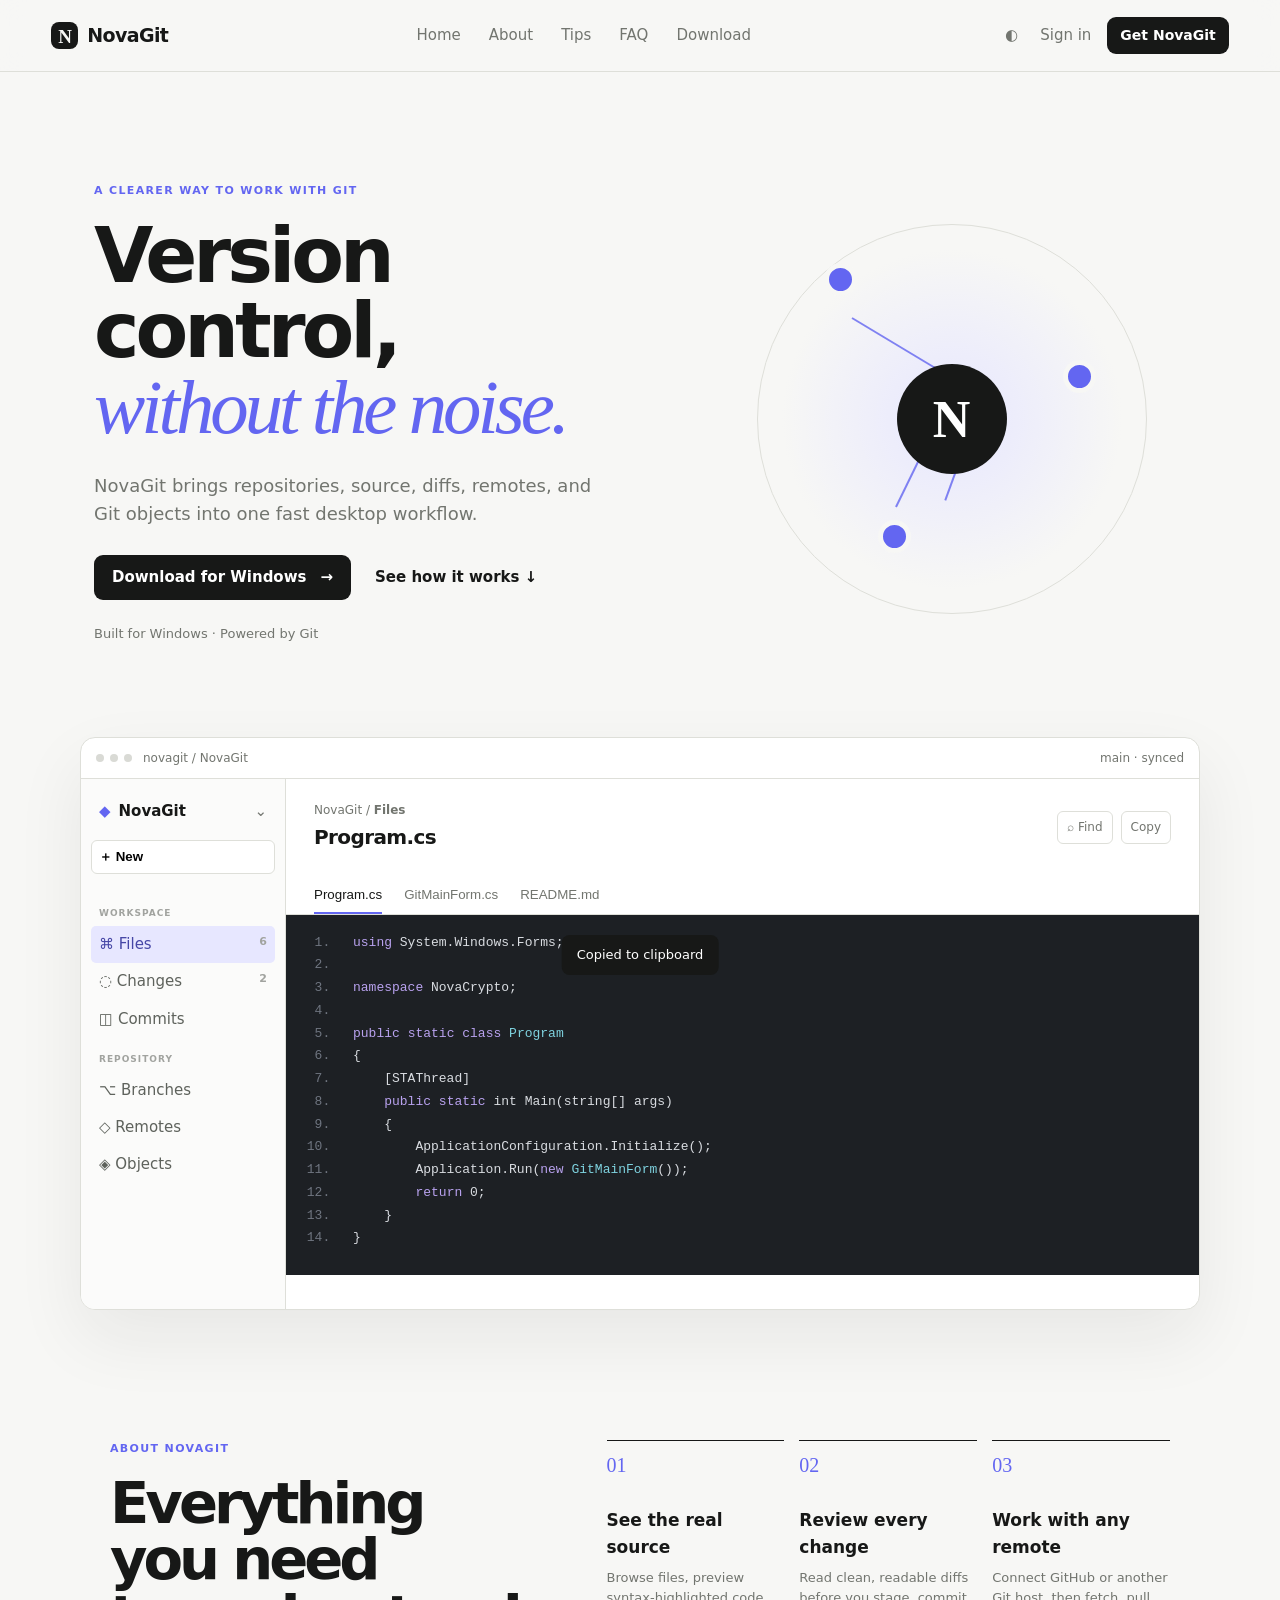
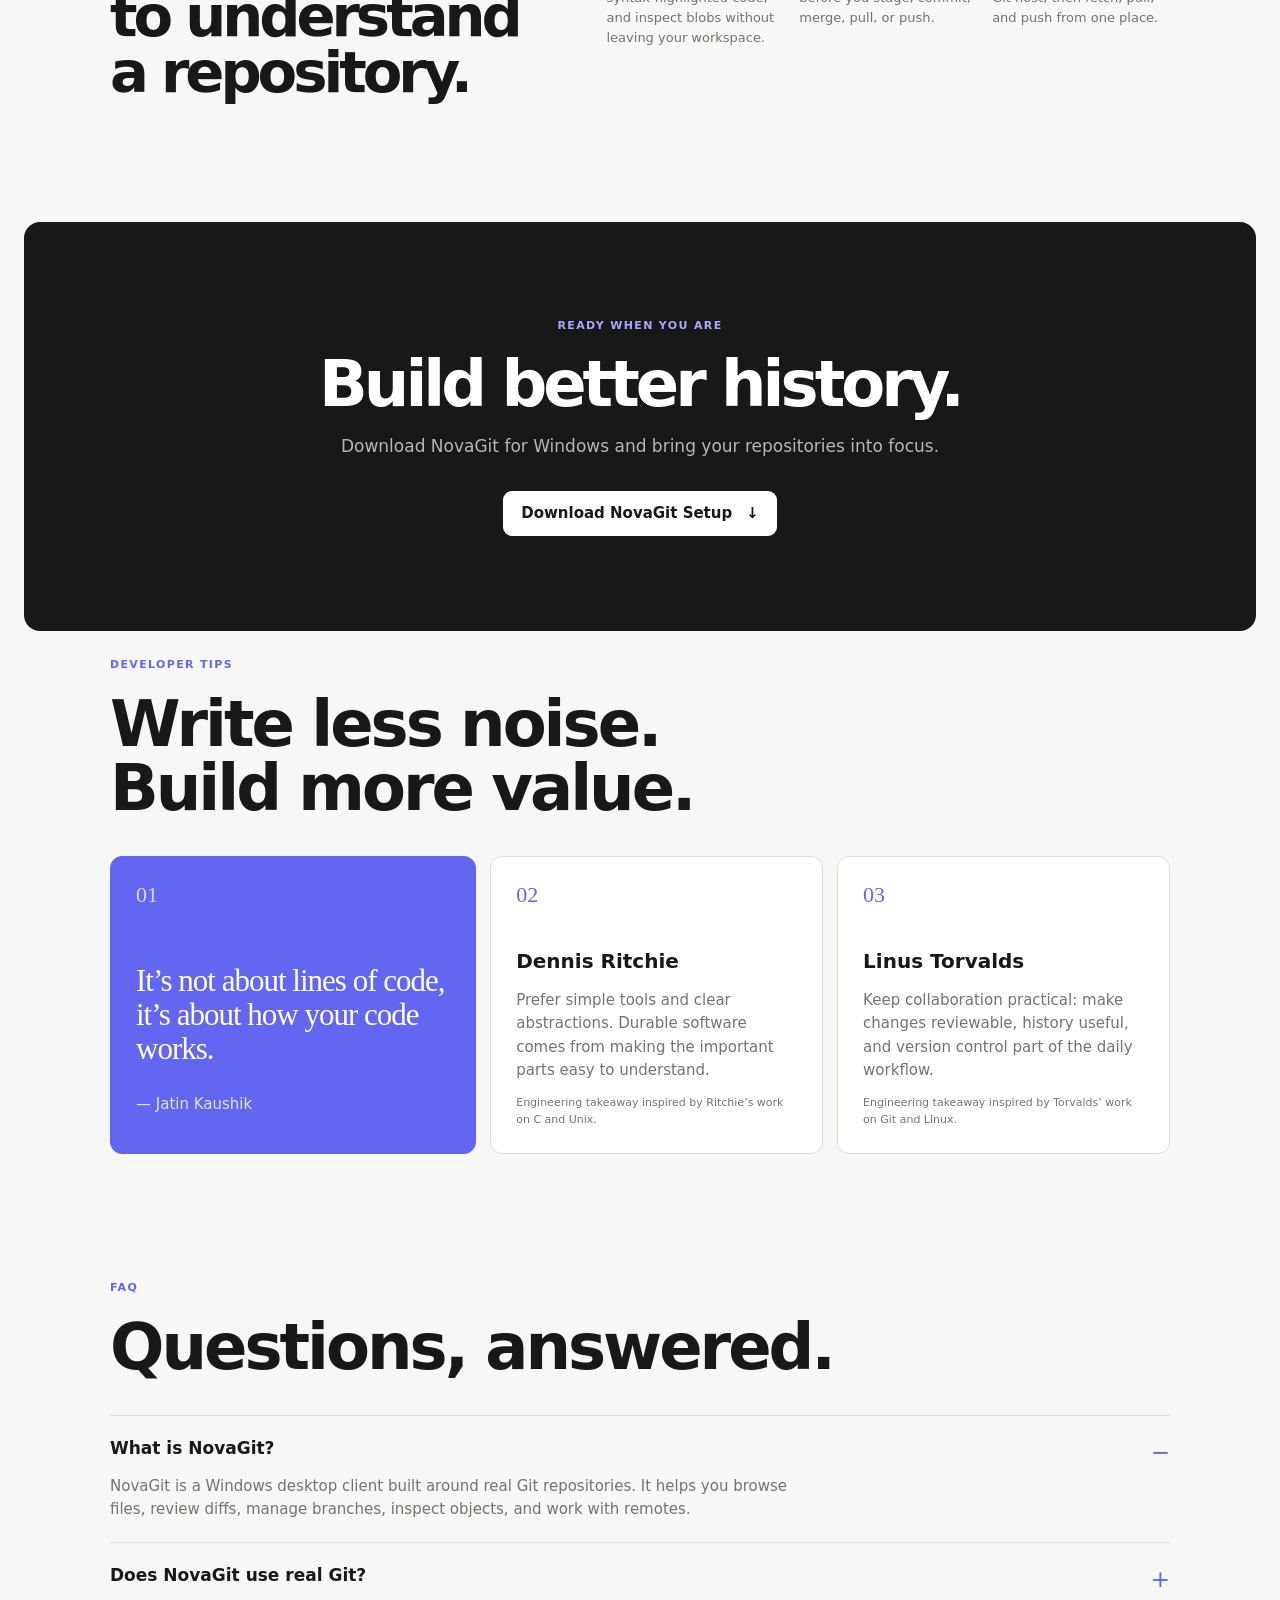
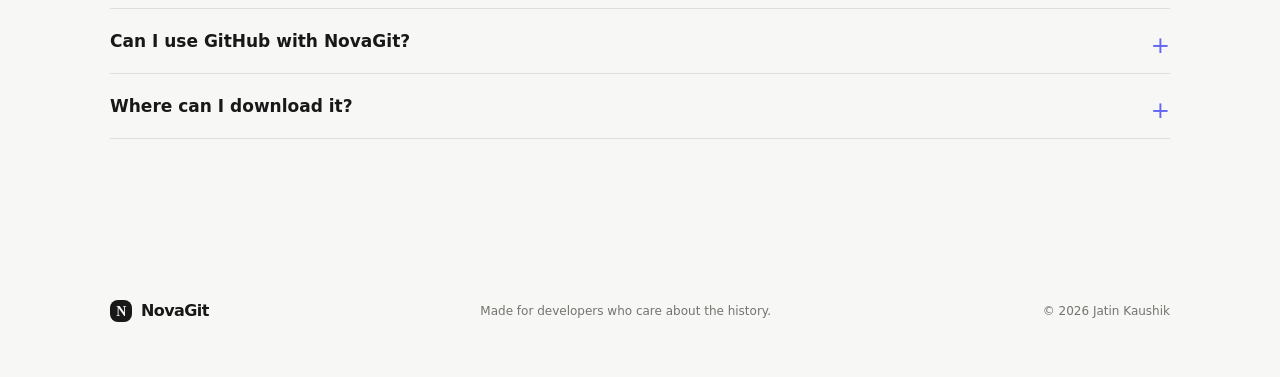
==== website/index.html @ 07d9ad75 "Deploy NovaGit website with GitHub Pages" ====
<!doctype html>
<html lang="en">
<head>
  <meta charset="utf-8">
  <meta name="viewport" content="width=device-width, initial-scale=1">
  <meta name="description" content="NovaGit — a modern Git desktop client and developer workspace.">
  <title>NovaGit · Source control, clearly</title>
  <link rel="stylesheet" href="styles.css">
  <link rel="stylesheet" href="enhancements.css">
</head>
<body>
  <header class="topbar">
    <a class="brand" href="#home" aria-label="NovaGit home"><span class="brand-mark">N</span><span>NovaGit</span></a>
    <nav aria-label="Main navigation"><a href="#home">Home</a><a href="#about">About</a><a href="#tips">Tips</a><a href="#faq">FAQ</a><a href="#download">Download</a></nav>
    <div class="header-actions"><button class="icon-button" id="theme-toggle" aria-label="Toggle colour theme">◐</button><a class="sign-in" href="#signin">Sign in</a><a class="button compact" href="#download">Get NovaGit</a></div>
  </header>

  <main id="home">
    <section class="hero reveal">
      <div class="hero-copy">
        <p class="eyebrow">A clearer way to work with Git</p>
        <h1>Version control,<br><em>without the noise.</em></h1>
        <p class="lead">NovaGit brings repositories, source, diffs, remotes, and Git objects into one fast desktop workflow.</p>
        <div class="hero-actions"><a class="button" href="#download">Download for Windows <span>→</span></a><a class="text-link" href="#product">See how it works <span>↓</span></a></div>
        <p class="platform-note">Built for Windows · Powered by Git</p>
      </div>
      <div class="hero-orbit" aria-hidden="true"><span class="node node-a"></span><span class="node node-b"></span><span class="node node-c"></span><span class="orbit-line line-a"></span><span class="orbit-line line-b"></span><span class="orbit-line line-c"></span><div class="core">N</div></div>
    </section>

    <section class="workspace reveal" id="product" aria-label="NovaGit repository preview">
      <div class="window-bar"><div class="traffic"><i></i><i></i><i></i></div><span>novagit / NovaGit</span><span class="window-status">main · synced</span></div>
      <div class="app-shell">
        <aside class="sidebar"><div class="repo-title"><span class="repo-icon">◆</span><strong>NovaGit</strong><span class="chevron">⌄</span></div><button class="new-button">＋ New</button><p class="side-label">WORKSPACE</p><button class="side-item active" data-panel="files">⌘ Files <b>6</b></button><button class="side-item" data-panel="changes">◌ Changes <b>2</b></button><button class="side-item" data-panel="commits">◫ Commits</button><p class="side-label">REPOSITORY</p><button class="side-item">⌥ Branches</button><button class="side-item">◇ Remotes</button><button class="side-item">◈ Objects</button></aside>
        <section class="content">
          <div class="content-head"><div><p class="crumb">NovaGit / <strong id="view-label">Files</strong></p><h2 id="file-title">Program.cs</h2></div><div class="content-actions"><button class="ghost">⌕ Find</button><button class="ghost" id="copy-button">Copy</button></div></div>
          <div class="file-tabs"><button class="file-tab active" data-file="program">Program.cs</button><button class="file-tab" data-file="form">GitMainForm.cs</button><button class="file-tab" data-file="readme">README.md</button></div>
          <div class="code-wrap" id="code-panel"><ol class="code" id="code-lines"></ol></div>
          <div class="changes-panel hidden" id="changes-panel"><div class="change-summary"><strong>2 changes</strong><span>Working tree</span></div><article><span class="status modified">M</span><div><strong>GitMainForm.cs</strong><small>Source preview and remote menu</small></div><button class="small-button" data-diff="form">View diff</button></article><article><span class="status added">A</span><div><strong>GitCli.cs</strong><small>CLI companion commands</small></div><button class="small-button" data-diff="cli">View diff</button></article></div>
          <div class="commits-panel hidden" id="commits-panel"><article><span class="commit-dot"></span><div><strong>Add GitHub remote workflow</strong><small>Jatin Kaushik · 2 minutes ago</small></div><code>9f1a2d7</code></article><article><span class="commit-dot"></span><div><strong>Improve source viewer</strong><small>Jatin Kaushik · 1 hour ago</small></div><code>7d73c81</code></article><article><span class="commit-dot"></span><div><strong>Initial NovaGit desktop client</strong><small>Jatin Kaushik · yesterday</small></div><code>2a41f0b</code></article></div>
        </section>
      </div>
    </section>

    <section class="features reveal" id="about"><div><p class="eyebrow">About NovaGit</p><h2>Everything you need<br>to understand a repository.</h2></div><div class="feature-grid"><article><span>01</span><h3>See the real source</h3><p>Browse files, preview syntax-highlighted code, and inspect blobs without leaving your workspace.</p></article><article><span>02</span><h3>Review every change</h3><p>Read clean, readable diffs before you stage, commit, merge, pull, or push.</p></article><article><span>03</span><h3>Work with any remote</h3><p>Connect GitHub or another Git host, then fetch, pull, and push from one place.</p></article></div></section>

    <section class="download" id="download"><p class="eyebrow">Ready when you are</p><h2>Build better history.</h2><p>Download NovaGit for Windows and bring your repositories into focus.</p><a class="button light" href="../artifacts/installer/NovaGit-Setup-1.0.0.exe">Download NovaGit Setup <span>↓</span></a></section>
    <section class="tips reveal" id="tips"><div class="section-heading"><p class="eyebrow">Developer tips</p><h2>Write less noise.<br>Build more value.</h2></div><div class="tip-grid"><article class="tip-card featured"><span class="tip-index">01</span><blockquote>It’s not about lines of code, it’s about how your code works.</blockquote><p>— Jatin Kaushik</p></article><article class="tip-card"><span class="tip-index">02</span><h3>Dennis Ritchie</h3><p>Prefer simple tools and clear abstractions. Durable software comes from making the important parts easy to understand.</p><small>Engineering takeaway inspired by Ritchie’s work on C and Unix.</small></article><article class="tip-card"><span class="tip-index">03</span><h3>Linus Torvalds</h3><p>Keep collaboration practical: make changes reviewable, history useful, and version control part of the daily workflow.</p><small>Engineering takeaway inspired by Torvalds’ work on Git and Linux.</small></article></div></section>
    <section class="faq reveal" id="faq"><div class="section-heading"><p class="eyebrow">FAQ</p><h2>Questions, answered.</h2></div><div class="faq-list"><details open><summary>What is NovaGit?</summary><p>NovaGit is a Windows desktop client built around real Git repositories. It helps you browse files, review diffs, manage branches, inspect objects, and work with remotes.</p></details><details><summary>Does NovaGit use real Git?</summary><p>Yes. NovaGit invokes the installed Git executable, so your commits, objects, remotes, and history stay compatible with Git.</p></details><details><summary>Can I use GitHub with NovaGit?</summary><p>Yes. Add your repository URL through the Remote menu, then fetch, pull, and push.</p></details><details><summary>Where can I download it?</summary><p>Use the Download section above to get the Windows setup program.</p></details></div></section>
  </main>
  <footer><a class="brand" href="#home"><span class="brand-mark">N</span><span>NovaGit</span></a><p>Made for developers who care about the history.</p><span>© 2026 Jatin Kaushik</span></footer>
  <div class="toast" id="toast" role="status">Copied to clipboard</div>
  <script src="app.js"></script>
</body>
</html>
---- website/styles.css ----
:root{--bg:#f7f7f5;--ink:#171817;--muted:#72756f;--line:#dedfd9;--paper:#fff;--accent:#6366f1;--accent-soft:#e7e7ff;--code:#1d2024;--code-ink:#d9dce1;--green:#51a673;--red:#cf6565}*{box-sizing:border-box}html{scroll-behavior:smooth}body{margin:0;background:var(--bg);color:var(--ink);font:15px/1.55 Inter,ui-sans-serif,system-ui,-apple-system,"Segoe UI",sans-serif}.topbar{height:72px;padding:0 max(4vw,28px);display:flex;align-items:center;justify-content:space-between;border-bottom:1px solid var(--line);background:color-mix(in srgb,var(--bg) 90%,transparent);position:sticky;top:0;z-index:5;backdrop-filter:blur(12px)}.brand{display:inline-flex;align-items:center;gap:9px;color:var(--ink);font-size:19px;font-weight:750;text-decoration:none;letter-spacing:-.6px}.brand-mark{display:grid;place-items:center;width:27px;height:27px;border-radius:8px;background:var(--ink);color:var(--bg);font-family:Georgia,serif;font-weight:800}.topbar nav{display:flex;gap:28px}.topbar nav a,.sign-in{color:var(--muted);text-decoration:none}.topbar nav a:hover,.sign-in:hover{color:var(--ink)}.header-actions{display:flex;align-items:center;gap:16px}.icon-button,.ghost{border:0;background:transparent;color:var(--muted);cursor:pointer;font:inherit}.button{display:inline-flex;gap:14px;align-items:center;padding:11px 18px;border-radius:9px;background:var(--ink);color:#fff;text-decoration:none;font-weight:650;transition:transform .2s,background .2s}.button:hover{transform:translateY(-2px);background:var(--accent)}.compact{padding:8px 13px;font-size:14px}.hero{min-height:620px;max-width:1180px;margin:auto;padding:110px 44px 80px;display:grid;grid-template-columns:1.1fr .9fr;align-items:center;gap:50px}.eyebrow{font-size:11px;font-weight:800;letter-spacing:1.35px;text-transform:uppercase;color:var(--accent);margin:0 0 19px}.hero h1,.features h2,.download h2{font-size:clamp(48px,6vw,82px);line-height:.98;letter-spacing:-4px;margin:0}.hero h1 em{font-family:Georgia,serif;font-weight:400;color:var(--accent)}.lead{color:var(--muted);font-size:18px;max-width:515px;margin:27px 0}.hero-actions{display:flex;align-items:center;gap:24px}.text-link{color:var(--ink);font-weight:650;text-decoration:none}.platform-note{margin-top:24px;color:var(--muted);font-size:13px}.hero-orbit{width:min(390px,75vw);aspect-ratio:1;position:relative;justify-self:center;border:1px solid var(--line);border-radius:50%;background:radial-gradient(circle,var(--accent-soft),transparent 62%)}.core,.node{position:absolute;display:grid;place-items:center;border-radius:50%;z-index:2}.core{width:110px;height:110px;inset:0;margin:auto;background:var(--ink);color:white;font:bold 52px Georgia}.node{width:33px;height:33px;background:var(--accent);border:5px solid var(--bg)}.node-a{top:38px;left:66px}.node-b{right:50px;top:135px}.node-c{bottom:60px;left:120px}.orbit-line{position:absolute;height:2px;background:var(--accent);transform-origin:left center;opacity:.8}.line-a{width:150px;top:92px;left:94px;transform:rotate(31deg)}.line-b{width:125px;top:157px;left:230px;transform:rotate(110deg)}.line-c{width:130px;top:281px;left:138px;transform:rotate(-64deg)}.workspace{max-width:1120px;margin:0 auto 130px;border:1px solid var(--line);border-radius:15px;overflow:hidden;background:var(--paper);box-shadow:0 28px 70px #20202012}.window-bar{height:41px;display:flex;align-items:center;gap:11px;padding:0 15px;border-bottom:1px solid var(--line);font-size:12px;color:var(--muted)}.traffic{display:flex;gap:6px}.traffic i{display:block;width:8px;height:8px;border-radius:50%;background:#d9dad5}.window-status{margin-left:auto}.app-shell{display:grid;grid-template-columns:205px 1fr;min-height:530px}.sidebar{padding:14px 10px;border-right:1px solid var(--line);background:#fbfbfa}.repo-title{display:flex;align-items:center;gap:8px;padding:7px 8px}.repo-icon{color:var(--accent)}.chevron{margin-left:auto;color:var(--muted)}.new-button{width:100%;margin:10px 0 18px;padding:7px;border:1px solid var(--line);border-radius:6px;background:white;text-align:left;font-weight:650}.side-label{font-size:9px;font-weight:800;letter-spacing:1px;color:#a1a39f;padding:0 8px;margin:15px 0 5px}.side-item{width:100%;padding:7px 8px;text-align:left;border:0;background:transparent;border-radius:5px;color:#5e625c;cursor:pointer;font:inherit}.side-item b{float:right;font-size:11px;color:#a1a39f}.side-item:hover,.side-item.active{background:var(--accent-soft);color:#4647a6}.content-head{min-height:95px;padding:22px 28px;display:flex;justify-content:space-between;align-items:center}.crumb{margin:0;color:var(--muted);font-size:12px}.content h2{font-size:20px;letter-spacing:-.6px;margin:2px 0}.content-actions{display:flex;gap:8px}.ghost{border:1px solid var(--line);padding:6px 9px;border-radius:6px;font-size:12px}.file-tabs{padding:0 28px;border-bottom:1px solid var(--line);display:flex;gap:22px}.file-tab{border:0;background:transparent;padding:10px 0;color:var(--muted);cursor:pointer;font:600 12px inherit;border-bottom:2px solid transparent}.file-tab.active{color:var(--ink);border-color:var(--accent)}.code-wrap{background:var(--code);overflow:auto;min-height:360px}.code{margin:0;padding:17px 0 17px 52px;color:var(--code-ink);font:13px/1.75 "Cascadia Code","SFMono-Regular",Consolas,monospace;counter-reset:item}.code li{padding-left:15px;white-space:pre}.code li::marker{color:#6f7580}.key{color:#b9a2ef}.type{color:#7fd3e0}.string{color:#c9d58d}.comment{color:#758173}.diff-add{color:#a6d8ac;background:#22432d}.diff-remove{color:#f1a4a4;background:#4a282b}.diff-head{color:#81c7ed}.hidden{display:none}.changes-panel,.commits-panel{padding:12px 28px}.change-summary{display:flex;justify-content:space-between;color:var(--muted);font-size:12px;padding:8px 0 14px}.changes-panel article,.commits-panel article{display:flex;align-items:center;gap:12px;border-top:1px solid var(--line);padding:16px 0}.changes-panel article div,.commits-panel article div{display:grid;flex:1}.changes-panel small,.commits-panel small{color:var(--muted)}.status{display:grid;place-items:center;width:22px;height:22px;border-radius:5px;font-size:11px;font-weight:800}.modified{background:#fff1d5;color:#a66a0d}.added{background:#dff3e4;color:#277847}.small-button{border:1px solid var(--line);background:white;border-radius:5px;padding:5px 9px;cursor:pointer}.commit-dot{height:10px;width:10px;border:2px solid var(--accent);border-radius:50%}.commits-panel code{color:var(--muted);font-size:12px}.features{max-width:1120px;margin:0 auto 120px;padding:0 30px;display:grid;grid-template-columns:.85fr 1.15fr;gap:80px}.features h2{font-size:clamp(34px,4.5vw,58px)}.feature-grid{display:grid;grid-template-columns:repeat(3,1fr);gap:15px}.feature-grid article{border-top:1px solid var(--ink);padding-top:13px}.feature-grid span{font:20px Georgia;color:var(--accent)}.feature-grid h3{font-size:17px;margin:28px 0 8px}.feature-grid p{color:var(--muted);font-size:13px;margin:0}.download{margin:0 24px 25px;padding:95px 30px;text-align:center;border-radius:16px;background:var(--ink);color:#fff}.download .eyebrow{color:#a8a9ff}.download h2{font-size:clamp(43px,5vw,69px)}.download>p:not(.eyebrow){color:#b5b8b6;font-size:17px}.light{margin-top:15px;background:#fff;color:var(--ink)}.light:hover{background:var(--accent-soft);color:var(--ink)}footer{max-width:1120px;margin:auto;padding:26px 30px 44px;display:flex;justify-content:space-between;align-items:center;color:var(--muted);font-size:12px}footer .brand{font-size:16px}footer .brand-mark{width:22px;height:22px;font-size:14px}.toast{position:fixed;bottom:25px;left:50%;transform:translate(-50%,100px);background:var(--ink);color:#fff;padding:10px 15px;border-radius:8px;font-size:13px;transition:transform .25s}.toast.visible{transform:translate(-50%,0)}body.dark{--bg:#121314;--ink:#f0f1ee;--muted:#a4a8a2;--line:#30332f;--paper:#1a1c1b;--accent-soft:#29294e}body.dark .sidebar{background:#191b1a}body.dark .new-button,body.dark .small-button{background:#242625;color:var(--ink)}@media(max-width:760px){.topbar nav,.sign-in{display:none}.topbar{padding:0 18px}.hero{grid-template-columns:1fr;padding:72px 25px}.hero-orbit{display:none}.app-shell{grid-template-columns:1fr}.sidebar{display:none}.workspace{margin:0 14px 80px}.content-head{padding:17px}.file-tabs{padding:0 17px;gap:12px;overflow:auto}.features{grid-template-columns:1fr;gap:35px;padding:0 25px}.feature-grid{grid-template-columns:1fr}.download{padding:72px 24px}footer{flex-direction:column;gap:13px}.header-actions{gap:9px}.code{font-size:11px}}
---- website/enhancements.css ----
.section-heading{max-width:1120px;margin:0 auto 36px;padding:0 30px}.section-heading h2{font-size:clamp(38px,5vw,64px);line-height:1;letter-spacing:-3px;margin:0}.tips{margin:0 auto 125px}.tip-grid{max-width:1120px;margin:auto;padding:0 30px;display:grid;grid-template-columns:1.1fr 1fr 1fr;gap:14px}.tip-card{min-height:275px;padding:25px;border:1px solid var(--line);border-radius:12px;background:var(--paper);display:flex;flex-direction:column}.tip-card.featured{background:var(--accent);color:#fff;border-color:var(--accent)}.tip-index{font:22px Georgia;color:var(--accent)}.featured .tip-index{color:#dadaff}.tip-card blockquote{font:31px/1.1 Georgia,serif;letter-spacing:-1px;margin:auto 0 15px}.tip-card p{color:var(--muted);margin:12px 0}.featured p{color:#e2e2ff}.tip-card h3{font-size:20px;margin:38px 0 0}.tip-card small{color:var(--muted);font-size:11px;margin-top:auto}.faq{max-width:1120px;margin:0 auto 125px}.faq-list{margin:0 30px;border-top:1px solid var(--line)}details{border-bottom:1px solid var(--line);padding:19px 0}summary{font-size:17px;font-weight:700;cursor:pointer;list-style:none}summary::after{content:'+';float:right;color:var(--accent);font-size:23px;font-weight:400}details[open] summary::after{content:'−'}details p{max-width:700px;color:var(--muted);margin:13px 0 2px}.reveal{opacity:0;transform:translateY(28px);transition:opacity .7s ease,transform .7s ease}.reveal.visible{opacity:1;transform:none}.hero.reveal{transition-delay:.05s}.hero-orbit{animation:float 6s ease-in-out infinite}.node{animation:pulse 2.8s ease-in-out infinite}.node-b{animation-delay:.7s}.node-c{animation-delay:1.3s}@keyframes float{50%{transform:translateY(-12px)}}@keyframes pulse{50%{box-shadow:0 0 0 11px #6366f120}}@media(max-width:760px){.tip-grid{grid-template-columns:1fr}.faq{margin-bottom:80px}.section-heading{padding:0 25px}}
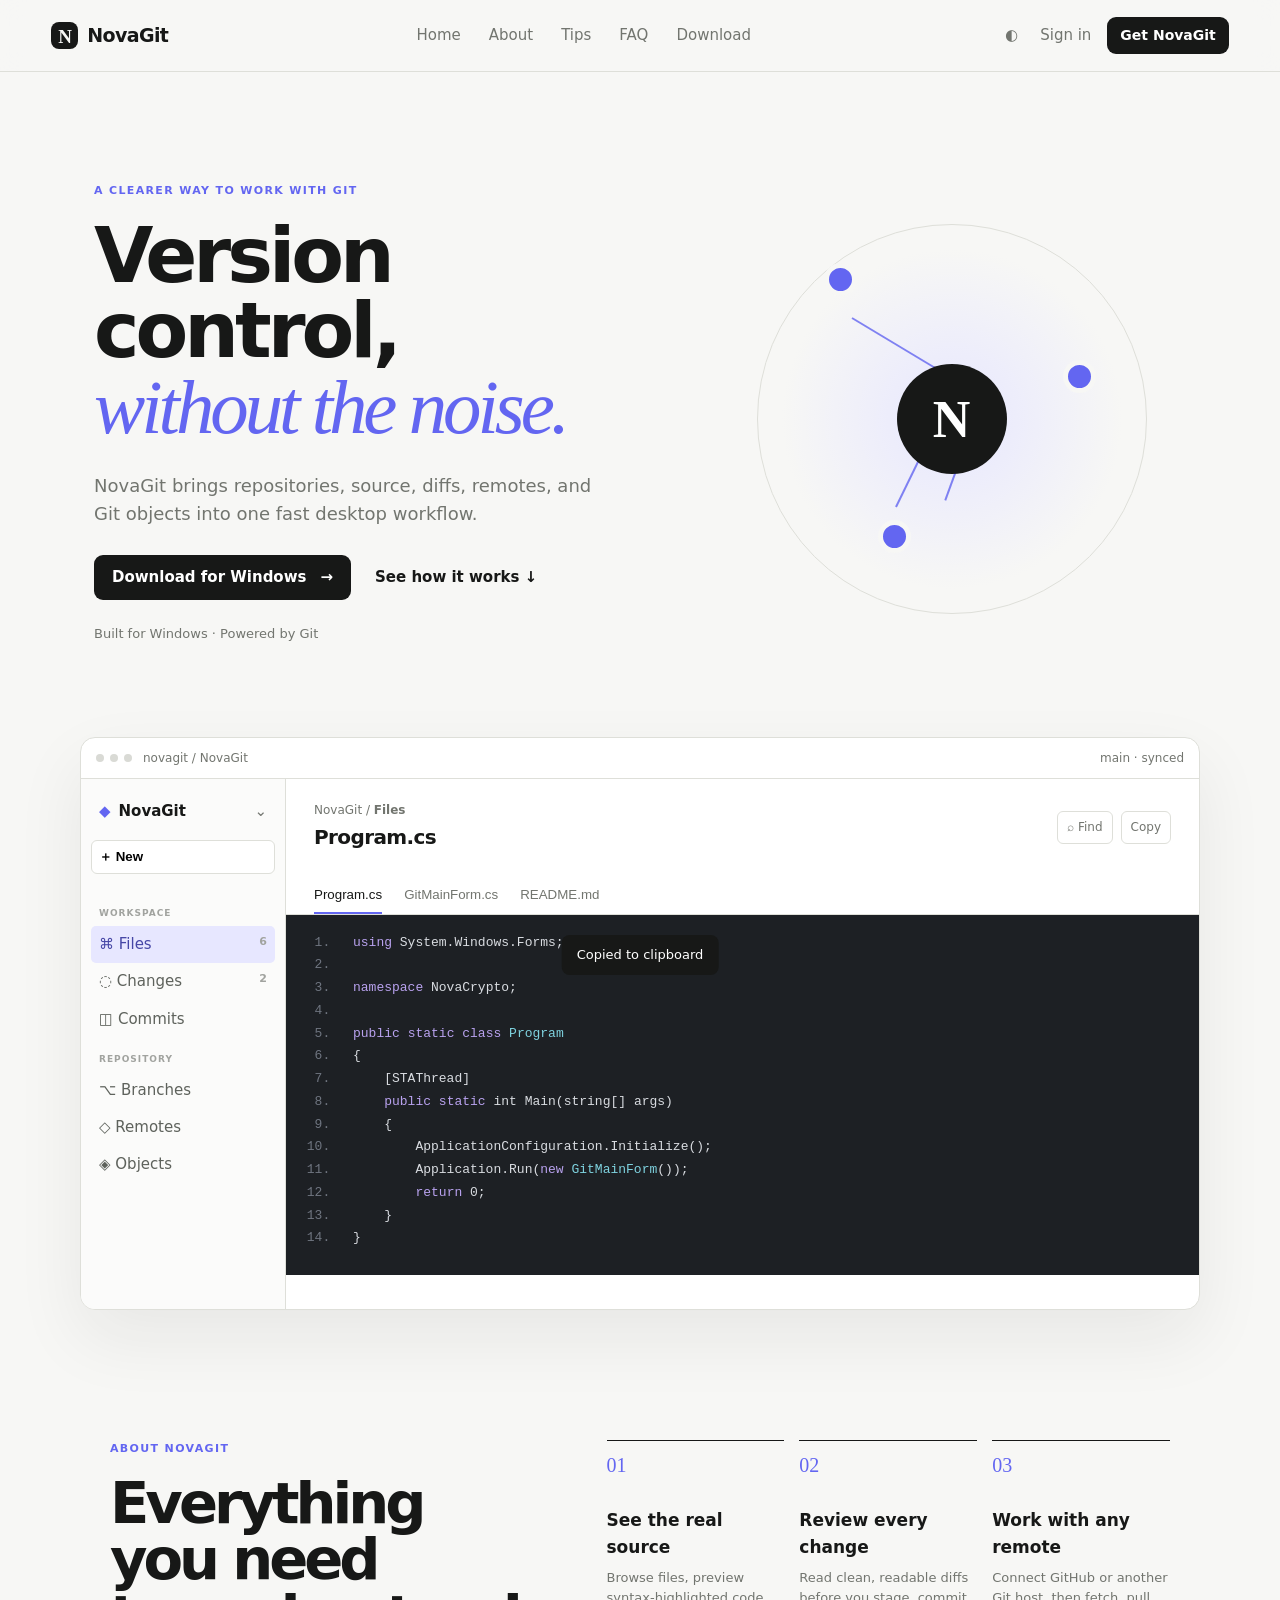
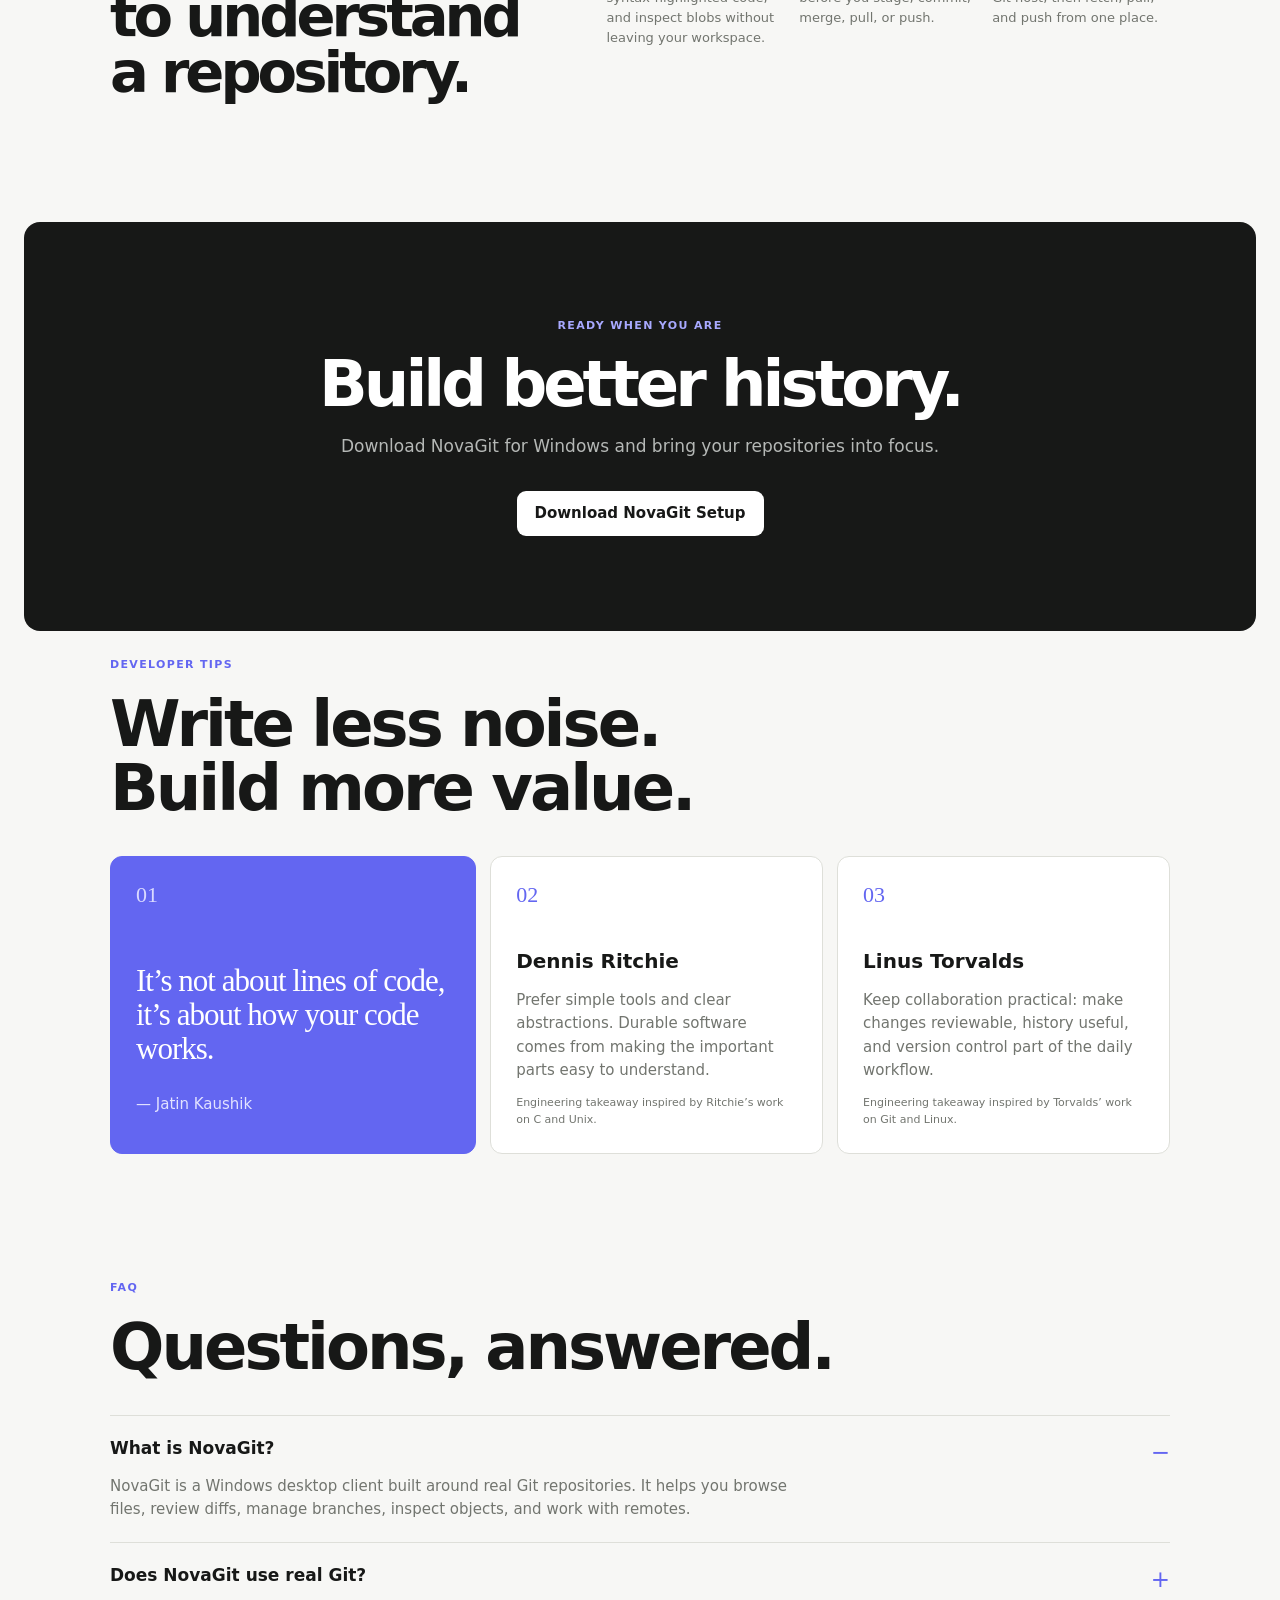
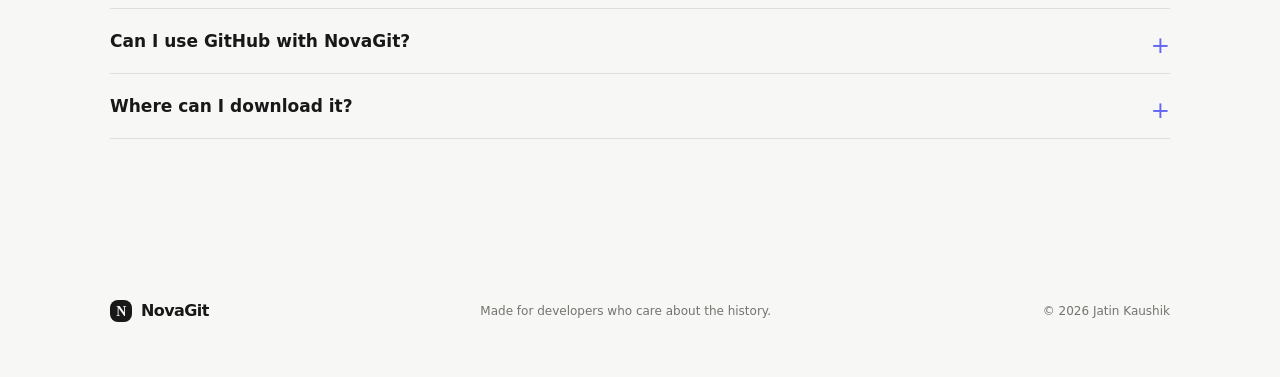
==== commit 1d44cb05: "Serve NovaGit installer from website" ====
--- a/website/index.html
+++ b/website/index.html
@@ -43,7 +43,7 @@
 
     <section class="features reveal" id="about"><div><p class="eyebrow">About NovaGit</p><h2>Everything you need<br>to understand a repository.</h2></div><div class="feature-grid"><article><span>01</span><h3>See the real source</h3><p>Browse files, preview syntax-highlighted code, and inspect blobs without leaving your workspace.</p></article><article><span>02</span><h3>Review every change</h3><p>Read clean, readable diffs before you stage, commit, merge, pull, or push.</p></article><article><span>03</span><h3>Work with any remote</h3><p>Connect GitHub or another Git host, then fetch, pull, and push from one place.</p></article></div></section>
 
-    <section class="download" id="download"><p class="eyebrow">Ready when you are</p><h2>Build better history.</h2><p>Download NovaGit for Windows and bring your repositories into focus.</p><a class="button light" href="../artifacts/installer/NovaGit-Setup-1.0.0.exe">Download NovaGit Setup <span>↓</span></a></section>
+    <section class="download" id="download"><p class="eyebrow">Ready when you are</p><h2>Build better history.</h2><p>Download NovaGit for Windows and bring your repositories into focus.</p><a class="button light" href="downloads/NovaGit-Setup-1.0.0.exe" download>Download NovaGit Setup</a></section>
     <section class="tips reveal" id="tips"><div class="section-heading"><p class="eyebrow">Developer tips</p><h2>Write less noise.<br>Build more value.</h2></div><div class="tip-grid"><article class="tip-card featured"><span class="tip-index">01</span><blockquote>It’s not about lines of code, it’s about how your code works.</blockquote><p>— Jatin Kaushik</p></article><article class="tip-card"><span class="tip-index">02</span><h3>Dennis Ritchie</h3><p>Prefer simple tools and clear abstractions. Durable software comes from making the important parts easy to understand.</p><small>Engineering takeaway inspired by Ritchie’s work on C and Unix.</small></article><article class="tip-card"><span class="tip-index">03</span><h3>Linus Torvalds</h3><p>Keep collaboration practical: make changes reviewable, history useful, and version control part of the daily workflow.</p><small>Engineering takeaway inspired by Torvalds’ work on Git and Linux.</small></article></div></section>
     <section class="faq reveal" id="faq"><div class="section-heading"><p class="eyebrow">FAQ</p><h2>Questions, answered.</h2></div><div class="faq-list"><details open><summary>What is NovaGit?</summary><p>NovaGit is a Windows desktop client built around real Git repositories. It helps you browse files, review diffs, manage branches, inspect objects, and work with remotes.</p></details><details><summary>Does NovaGit use real Git?</summary><p>Yes. NovaGit invokes the installed Git executable, so your commits, objects, remotes, and history stay compatible with Git.</p></details><details><summary>Can I use GitHub with NovaGit?</summary><p>Yes. Add your repository URL through the Remote menu, then fetch, pull, and push.</p></details><details><summary>Where can I download it?</summary><p>Use the Download section above to get the Windows setup program.</p></details></div></section>
   </main>
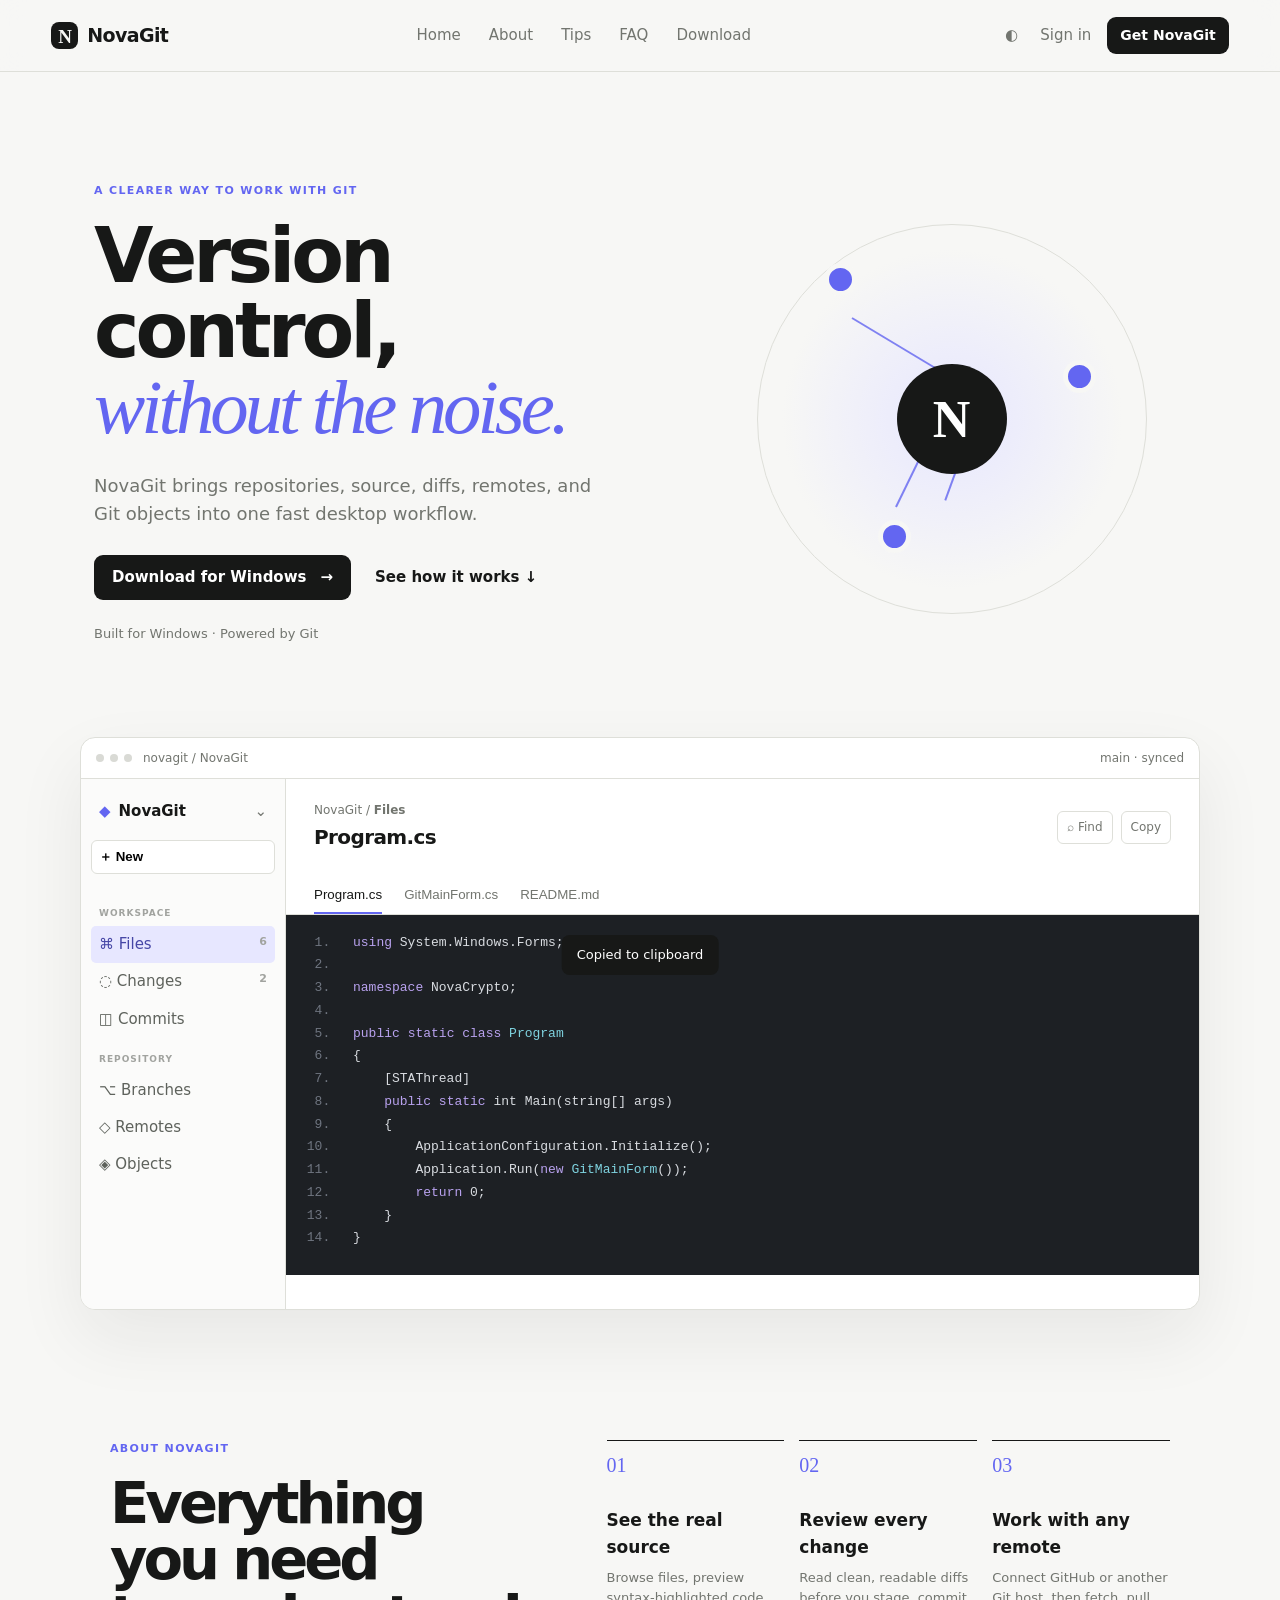
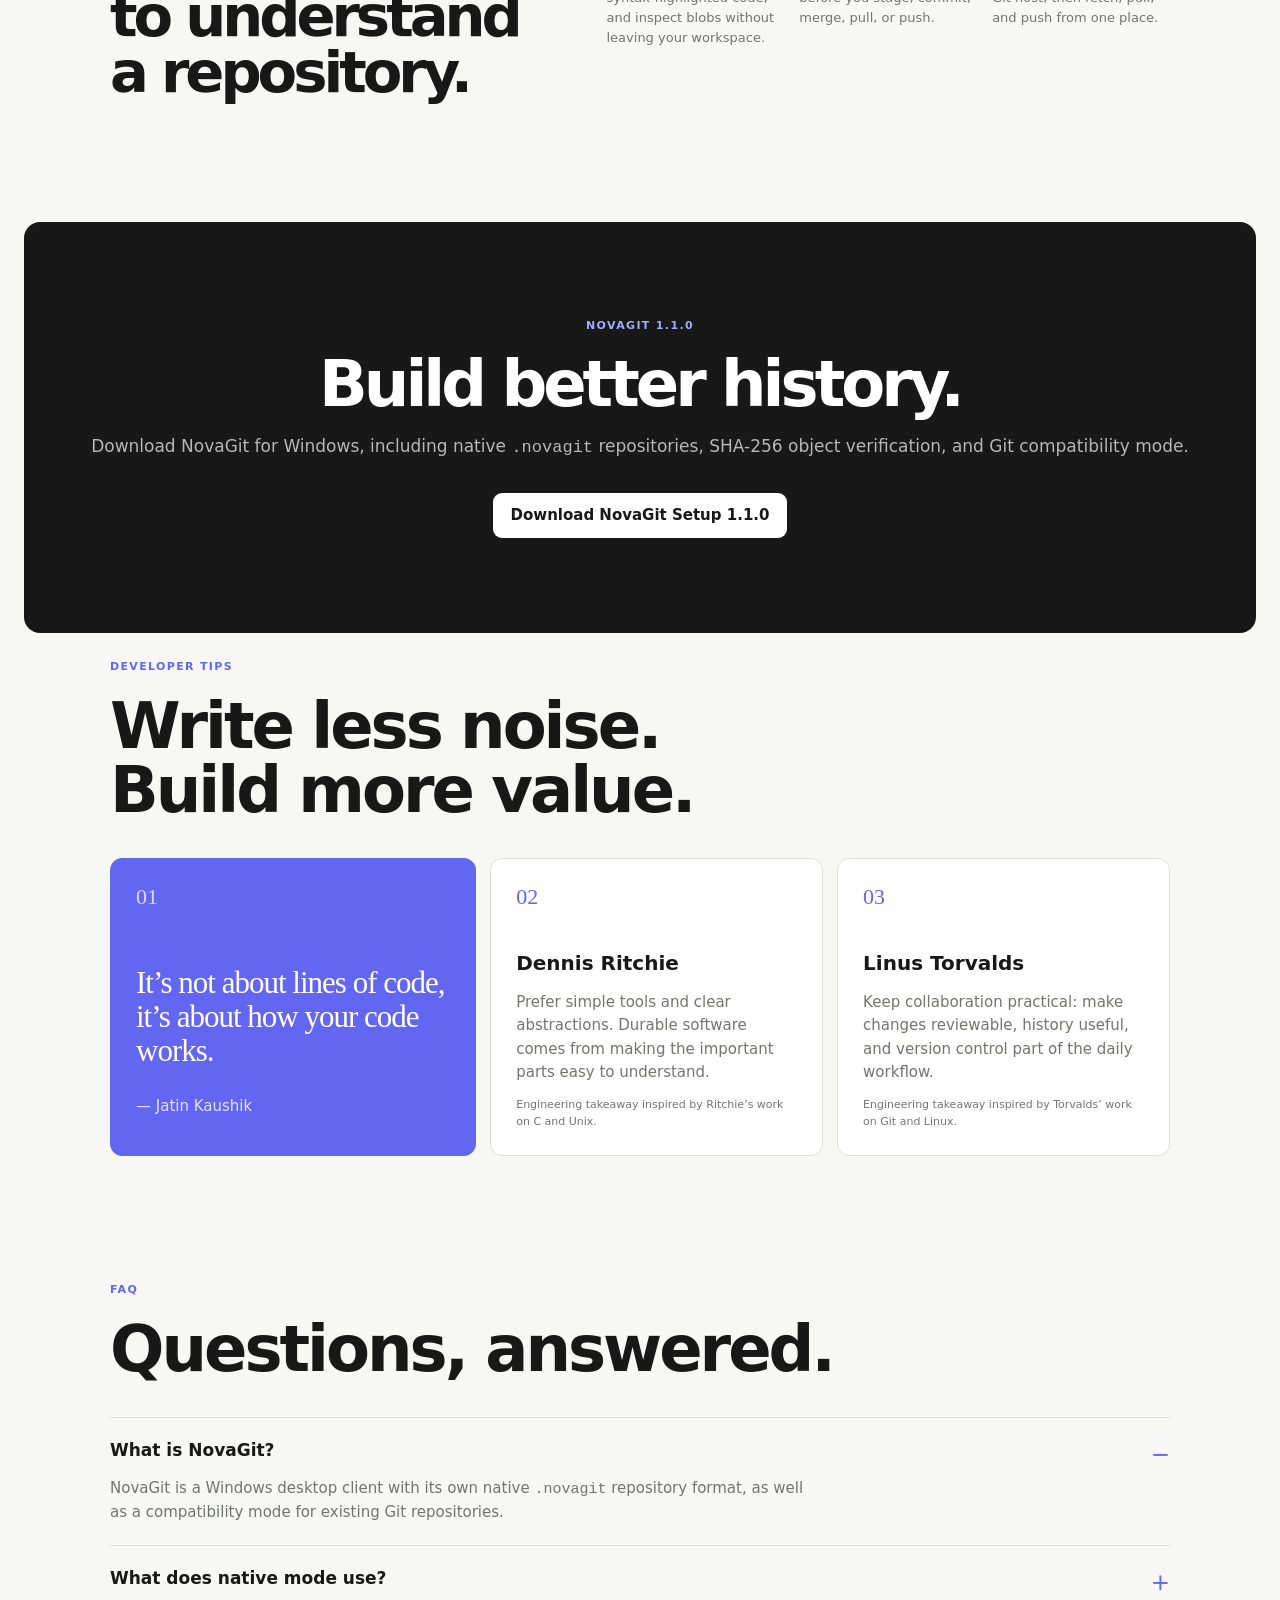
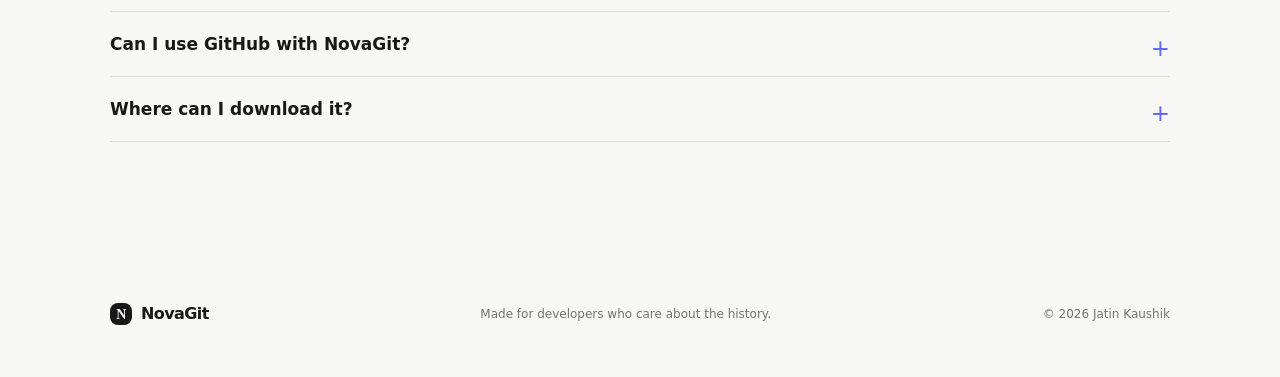
==== commit 69192d1b: "Publish NovaGit 1.1.0 installer" ====
--- a/website/index.html
+++ b/website/index.html
@@ -43,9 +43,9 @@
 
     <section class="features reveal" id="about"><div><p class="eyebrow">About NovaGit</p><h2>Everything you need<br>to understand a repository.</h2></div><div class="feature-grid"><article><span>01</span><h3>See the real source</h3><p>Browse files, preview syntax-highlighted code, and inspect blobs without leaving your workspace.</p></article><article><span>02</span><h3>Review every change</h3><p>Read clean, readable diffs before you stage, commit, merge, pull, or push.</p></article><article><span>03</span><h3>Work with any remote</h3><p>Connect GitHub or another Git host, then fetch, pull, and push from one place.</p></article></div></section>
 
-    <section class="download" id="download"><p class="eyebrow">Ready when you are</p><h2>Build better history.</h2><p>Download NovaGit for Windows and bring your repositories into focus.</p><a class="button light" href="downloads/NovaGit-Setup-1.0.0.exe" download>Download NovaGit Setup</a></section>
+    <section class="download" id="download"><p class="eyebrow">NovaGit 1.1.0</p><h2>Build better history.</h2><p>Download NovaGit for Windows, including native <code>.novagit</code> repositories, SHA-256 object verification, and Git compatibility mode.</p><a class="button light" href="downloads/NovaGit-Setup-1.1.0.exe" download>Download NovaGit Setup 1.1.0</a></section>
     <section class="tips reveal" id="tips"><div class="section-heading"><p class="eyebrow">Developer tips</p><h2>Write less noise.<br>Build more value.</h2></div><div class="tip-grid"><article class="tip-card featured"><span class="tip-index">01</span><blockquote>It’s not about lines of code, it’s about how your code works.</blockquote><p>— Jatin Kaushik</p></article><article class="tip-card"><span class="tip-index">02</span><h3>Dennis Ritchie</h3><p>Prefer simple tools and clear abstractions. Durable software comes from making the important parts easy to understand.</p><small>Engineering takeaway inspired by Ritchie’s work on C and Unix.</small></article><article class="tip-card"><span class="tip-index">03</span><h3>Linus Torvalds</h3><p>Keep collaboration practical: make changes reviewable, history useful, and version control part of the daily workflow.</p><small>Engineering takeaway inspired by Torvalds’ work on Git and Linux.</small></article></div></section>
-    <section class="faq reveal" id="faq"><div class="section-heading"><p class="eyebrow">FAQ</p><h2>Questions, answered.</h2></div><div class="faq-list"><details open><summary>What is NovaGit?</summary><p>NovaGit is a Windows desktop client built around real Git repositories. It helps you browse files, review diffs, manage branches, inspect objects, and work with remotes.</p></details><details><summary>Does NovaGit use real Git?</summary><p>Yes. NovaGit invokes the installed Git executable, so your commits, objects, remotes, and history stay compatible with Git.</p></details><details><summary>Can I use GitHub with NovaGit?</summary><p>Yes. Add your repository URL through the Remote menu, then fetch, pull, and push.</p></details><details><summary>Where can I download it?</summary><p>Use the Download section above to get the Windows setup program.</p></details></div></section>
+    <section class="faq reveal" id="faq"><div class="section-heading"><p class="eyebrow">FAQ</p><h2>Questions, answered.</h2></div><div class="faq-list"><details open><summary>What is NovaGit?</summary><p>NovaGit is a Windows desktop client with its own native <code>.novagit</code> repository format, as well as a compatibility mode for existing Git repositories.</p></details><details><summary>What does native mode use?</summary><p>Native NovaGit repositories use SHA-256 IDs and compressed blob, tree, and commit objects. They include editable <code>.novaignore</code> and <code>.novaattributes</code> files.</p></details><details><summary>Can I use GitHub with NovaGit?</summary><p>GitHub uses Git's format and protocol, so use NovaGit's Git compatibility mode for GitHub remotes.</p></details><details><summary>Where can I download it?</summary><p>Use the Download section above to get NovaGit Setup 1.1.0 for Windows.</p></details></div></section>
   </main>
   <footer><a class="brand" href="#home"><span class="brand-mark">N</span><span>NovaGit</span></a><p>Made for developers who care about the history.</p><span>© 2026 Jatin Kaushik</span></footer>
   <div class="toast" id="toast" role="status">Copied to clipboard</div>
